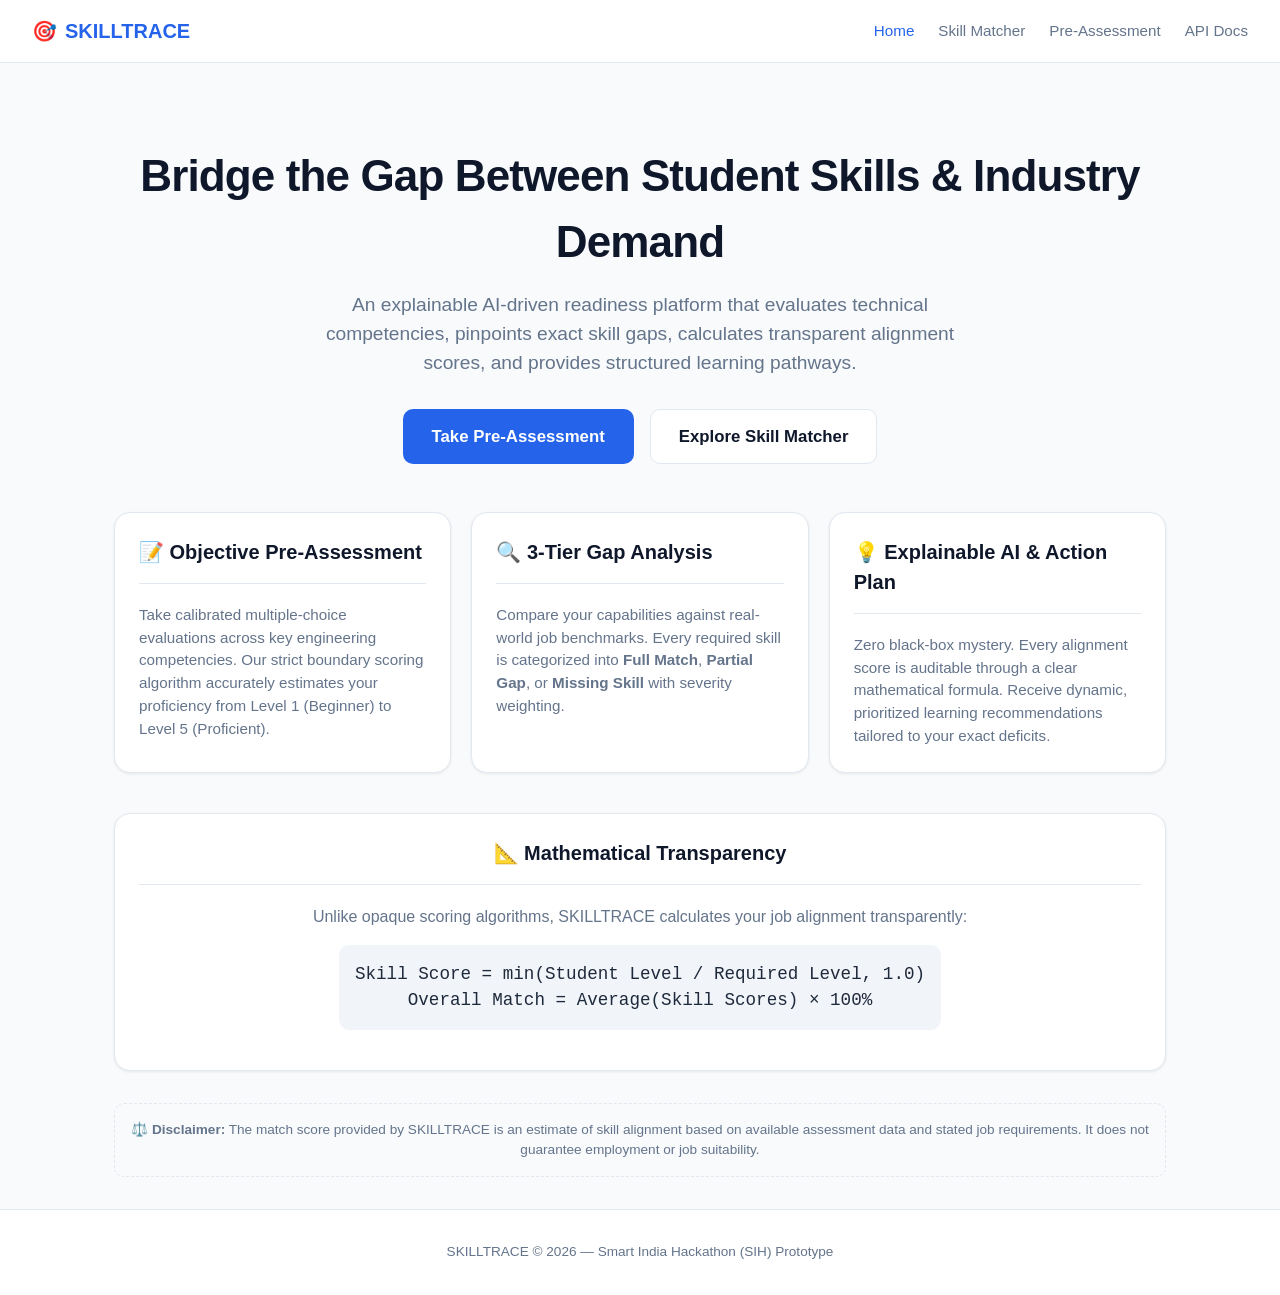
==== frontend/index.html @ 2aa6ade9 "feat(frontend): build responsive HTML/CSS/JS dashboard, assessment UI, and explainable results views" ====
<!DOCTYPE html>
<html lang="en">
<head>
  <meta charset="UTF-8">
  <meta name="viewport" content="width=device-width, initial-scale=1.0">
  <title>SKILLTRACE - Student Skill Analysis & Job-Readiness</title>
  <link rel="stylesheet" href="style.css">
</head>
<body>

  <!-- Navbar -->
  <header class="navbar">
    <a href="index.html" class="nav-brand">
      🎯 <span>SKILLTRACE</span>
    </a>
    <nav class="nav-links">
      <a href="index.html" class="active">Home</a>
      <a href="dashboard.html">Skill Matcher</a>
      <a href="assessment.html">Pre-Assessment</a>
      <a href="/docs" target="_blank">API Docs</a>
    </nav>
  </header>

  <!-- Hero -->
  <main class="container">
    <section class="hero">
      <h1>Bridge the Gap Between Student Skills & Industry Demand</h1>
      <p>
        An explainable AI-driven readiness platform that evaluates technical competencies,
        pinpoints exact skill gaps, calculates transparent alignment scores, and provides
        structured learning pathways.
      </p>
      <div class="hero-actions">
        <a href="assessment.html" class="btn btn-primary btn-lg">Take Pre-Assessment</a>
        <a href="dashboard.html" class="btn btn-secondary btn-lg">Explore Skill Matcher</a>
      </div>
    </section>

    <!-- Architecture & Features Overview -->
    <div class="grid-3">
      <div class="card">
        <div class="card-header">
          <h3>📝 Objective Pre-Assessment</h3>
        </div>
        <p style="color: var(--text-muted); font-size: 0.95rem;">
          Take calibrated multiple-choice evaluations across key engineering competencies.
          Our strict boundary scoring algorithm accurately estimates your proficiency from
          Level 1 (Beginner) to Level 5 (Proficient).
        </p>
      </div>

      <div class="card">
        <div class="card-header">
          <h3>🔍 3-Tier Gap Analysis</h3>
        </div>
        <p style="color: var(--text-muted); font-size: 0.95rem;">
          Compare your capabilities against real-world job benchmarks. Every required skill
          is categorized into <strong>Full Match</strong>, <strong>Partial Gap</strong>, or
          <strong>Missing Skill</strong> with severity weighting.
        </p>
      </div>

      <div class="card">
        <div class="card-header">
          <h3>💡 Explainable AI & Action Plan</h3>
        </div>
        <p style="color: var(--text-muted); font-size: 0.95rem;">
          Zero black-box mystery. Every alignment score is auditable through a clear mathematical formula.
          Receive dynamic, prioritized learning recommendations tailored to your exact deficits.
        </p>
      </div>
    </div>

    <!-- Transparent Formula Card -->
    <div class="card" style="margin-top: 1rem; text-align: center;">
      <div class="card-header" style="justify-content: center;">
        <h3>📐 Mathematical Transparency</h3>
      </div>
      <p style="color: var(--text-muted); max-width: 700px; margin: 0 auto;">
        Unlike opaque scoring algorithms, SKILLTRACE calculates your job alignment transparently:
      </p>
      <div style="background: #f1f5f9; padding: 1rem; border-radius: var(--radius-md); font-family: monospace; font-size: 1.1rem; margin: 1rem auto; display: inline-block;">
        Skill Score = min(Student Level / Required Level, 1.0) <br>
        Overall Match = Average(Skill Scores) × 100%
      </div>
    </div>

    <div class="disclaimer-box">
      ⚖️ <strong>Disclaimer:</strong> The match score provided by SKILLTRACE is an estimate of skill alignment based on available assessment data and stated job requirements. It does not guarantee employment or job suitability.
    </div>
  </main>

  <footer>
    <p>SKILLTRACE © 2026 — Smart India Hackathon (SIH) Prototype</p>
  </footer>

</body>
</html>
---- frontend/style.css ----
/* SKILLTRACE - Professional Hackathon Design System */
:root {
  --primary: #2563eb;
  --primary-hover: #1d4ed8;
  --primary-light: #dbeafe;
  --secondary: #0f172a;
  --bg: #f8fafc;
  --card-bg: #ffffff;
  --text-main: #1e293b;
  --text-muted: #64748b;
  --border: #e2e8f0;
  
  --success: #10b981;
  --success-bg: #d1fae5;
  --warning: #f59e0b;
  --warning-bg: #fef3c7;
  --danger: #ef4444;
  --danger-bg: #fee2e2;
  
  --radius-sm: 6px;
  --radius-md: 10px;
  --radius-lg: 16px;
  --shadow-sm: 0 1px 3px rgba(0,0,0,0.08);
  --shadow-md: 0 4px 6px -1px rgba(0,0,0,0.08), 0 2px 4px -2px rgba(0,0,0,0.05);
  --shadow-lg: 0 10px 15px -3px rgba(0,0,0,0.08), 0 4px 6px -4px rgba(0,0,0,0.03);
}

* {
  box-sizing: border-box;
  margin: 0;
  padding: 0;
}

body {
  font-family: -apple-system, BlinkMacSystemFont, "Segoe UI", Roboto, Helvetica, Arial, sans-serif;
  background-color: var(--bg);
  color: var(--text-main);
  line-height: 1.5;
  min-height: 100vh;
  display: flex;
  flex-direction: column;
}

/* Header & Navbar */
.navbar {
  background: var(--card-bg);
  border-bottom: 1px solid var(--border);
  padding: 1rem 2rem;
  display: flex;
  justify-content: space-between;
  align-items: center;
  position: sticky;
  top: 0;
  z-index: 100;
}

.nav-brand {
  display: flex;
  align-items: center;
  gap: 0.5rem;
  font-size: 1.25rem;
  font-weight: 700;
  color: var(--primary);
  text-decoration: none;
}

.nav-links {
  display: flex;
  gap: 1.5rem;
  align-items: center;
}

.nav-links a {
  text-decoration: none;
  color: var(--text-muted);
  font-weight: 500;
  font-size: 0.95rem;
  transition: color 0.15s;
}

.nav-links a:hover,
.nav-links a.active {
  color: var(--primary);
}

/* Container */
.container {
  max-width: 1100px;
  margin: 2rem auto;
  padding: 0 1.5rem;
  flex: 1;
}

/* Hero Section */
.hero {
  text-align: center;
  padding: 3rem 1rem;
}

.hero h1 {
  font-size: 2.75rem;
  font-weight: 800;
  color: var(--secondary);
  margin-bottom: 1rem;
  letter-spacing: -0.02em;
}

.hero p {
  font-size: 1.2rem;
  color: var(--text-muted);
  max-width: 650px;
  margin: 0 auto 2rem;
}

.hero-actions {
  display: flex;
  justify-content: center;
  gap: 1rem;
}

/* Buttons */
.btn {
  display: inline-flex;
  align-items: center;
  justify-content: center;
  padding: 0.65rem 1.25rem;
  font-size: 0.95rem;
  font-weight: 600;
  border-radius: var(--radius-md);
  text-decoration: none;
  cursor: pointer;
  border: 1px solid transparent;
  transition: all 0.15s ease;
}

.btn-primary {
  background: var(--primary);
  color: #ffffff;
}

.btn-primary:hover {
  background: var(--primary-hover);
}

.btn-secondary {
  background: #ffffff;
  color: var(--secondary);
  border-color: var(--border);
}

.btn-secondary:hover {
  background: #f1f5f9;
}

.btn-lg {
  padding: 0.85rem 1.75rem;
  font-size: 1.05rem;
}

/* Cards & Layout */
.card {
  background: var(--card-bg);
  border: 1px solid var(--border);
  border-radius: var(--radius-lg);
  padding: 1.5rem;
  box-shadow: var(--shadow-sm);
  margin-bottom: 1.5rem;
}

.card-header {
  border-bottom: 1px solid var(--border);
  padding-bottom: 1rem;
  margin-bottom: 1.25rem;
  display: flex;
  justify-content: space-between;
  align-items: center;
}

.card-header h2, .card-header h3 {
  font-size: 1.25rem;
  font-weight: 700;
  color: var(--secondary);
}

.grid-2 {
  display: grid;
  grid-template-columns: 1fr 1fr;
  gap: 1.5rem;
}

.grid-3 {
  display: grid;
  grid-template-columns: repeat(3, 1fr);
  gap: 1.25rem;
}

@media (max-width: 768px) {
  .grid-2, .grid-3 {
    grid-template-columns: 1fr;
  }
}

/* Score Card */
.score-banner {
  background: linear-gradient(135deg, #1e3a8a 0%, #2563eb 100%);
  color: #ffffff;
  padding: 2.5rem;
  border-radius: var(--radius-lg);
  display: flex;
  justify-content: space-between;
  align-items: center;
  margin-bottom: 2rem;
  box-shadow: var(--shadow-md);
}

.score-number {
  font-size: 3.5rem;
  font-weight: 800;
  line-height: 1;
}

.score-label {
  font-size: 1rem;
  opacity: 0.85;
}

/* Badges & Tags */
.badge {
  display: inline-flex;
  align-items: center;
  padding: 0.25rem 0.65rem;
  font-size: 0.8rem;
  font-weight: 600;
  border-radius: 9999px;
}

.badge-success { background: var(--success-bg); color: var(--success); }
.badge-warning { background: var(--warning-bg); color: #b45309; }
.badge-danger { background: var(--danger-bg); color: var(--danger); }
.badge-neutral { background: #f1f5f9; color: var(--text-muted); }

/* Question Bank / Assessment */
.question-item {
  padding: 1.25rem;
  border: 1px solid var(--border);
  border-radius: var(--radius-md);
  margin-bottom: 1rem;
  background: #ffffff;
}

.question-title {
  font-weight: 600;
  margin-bottom: 0.75rem;
  color: var(--secondary);
}

.options-group {
  display: flex;
  flex-direction: column;
  gap: 0.5rem;
}

.option-label {
  display: flex;
  align-items: center;
  gap: 0.6rem;
  padding: 0.5rem 0.75rem;
  border: 1px solid var(--border);
  border-radius: var(--radius-sm);
  cursor: pointer;
  transition: background 0.15s;
}

.option-label:hover {
  background: #f8fafc;
}

/* Gap Lists */
.gap-item {
  display: flex;
  justify-content: space-between;
  align-items: center;
  padding: 0.75rem 1rem;
  border-bottom: 1px solid var(--border);
}

.gap-item:last-child {
  border-bottom: none;
}

/* Recommendations */
.rec-card {
  padding: 1rem 1.25rem;
  border-left: 4px solid var(--primary);
  background: #f8fafc;
  border-radius: 0 var(--radius-md) var(--radius-md) 0;
  margin-bottom: 0.75rem;
}

.rec-title {
  font-weight: 700;
  font-size: 0.95rem;
  color: var(--secondary);
  display: flex;
  justify-content: space-between;
  margin-bottom: 0.25rem;
}

.rec-action {
  font-size: 0.9rem;
  color: var(--text-main);
}

/* Disclaimer Banner */
.disclaimer-box {
  background: #f8fafc;
  border: 1px dashed var(--border);
  border-radius: var(--radius-md);
  padding: 1rem;
  margin-top: 2rem;
  font-size: 0.85rem;
  color: var(--text-muted);
  text-align: center;
}

/* Footer */
footer {
  text-align: center;
  padding: 2rem;
  border-top: 1px solid var(--border);
  color: var(--text-muted);
  font-size: 0.85rem;
  background: var(--card-bg);
}
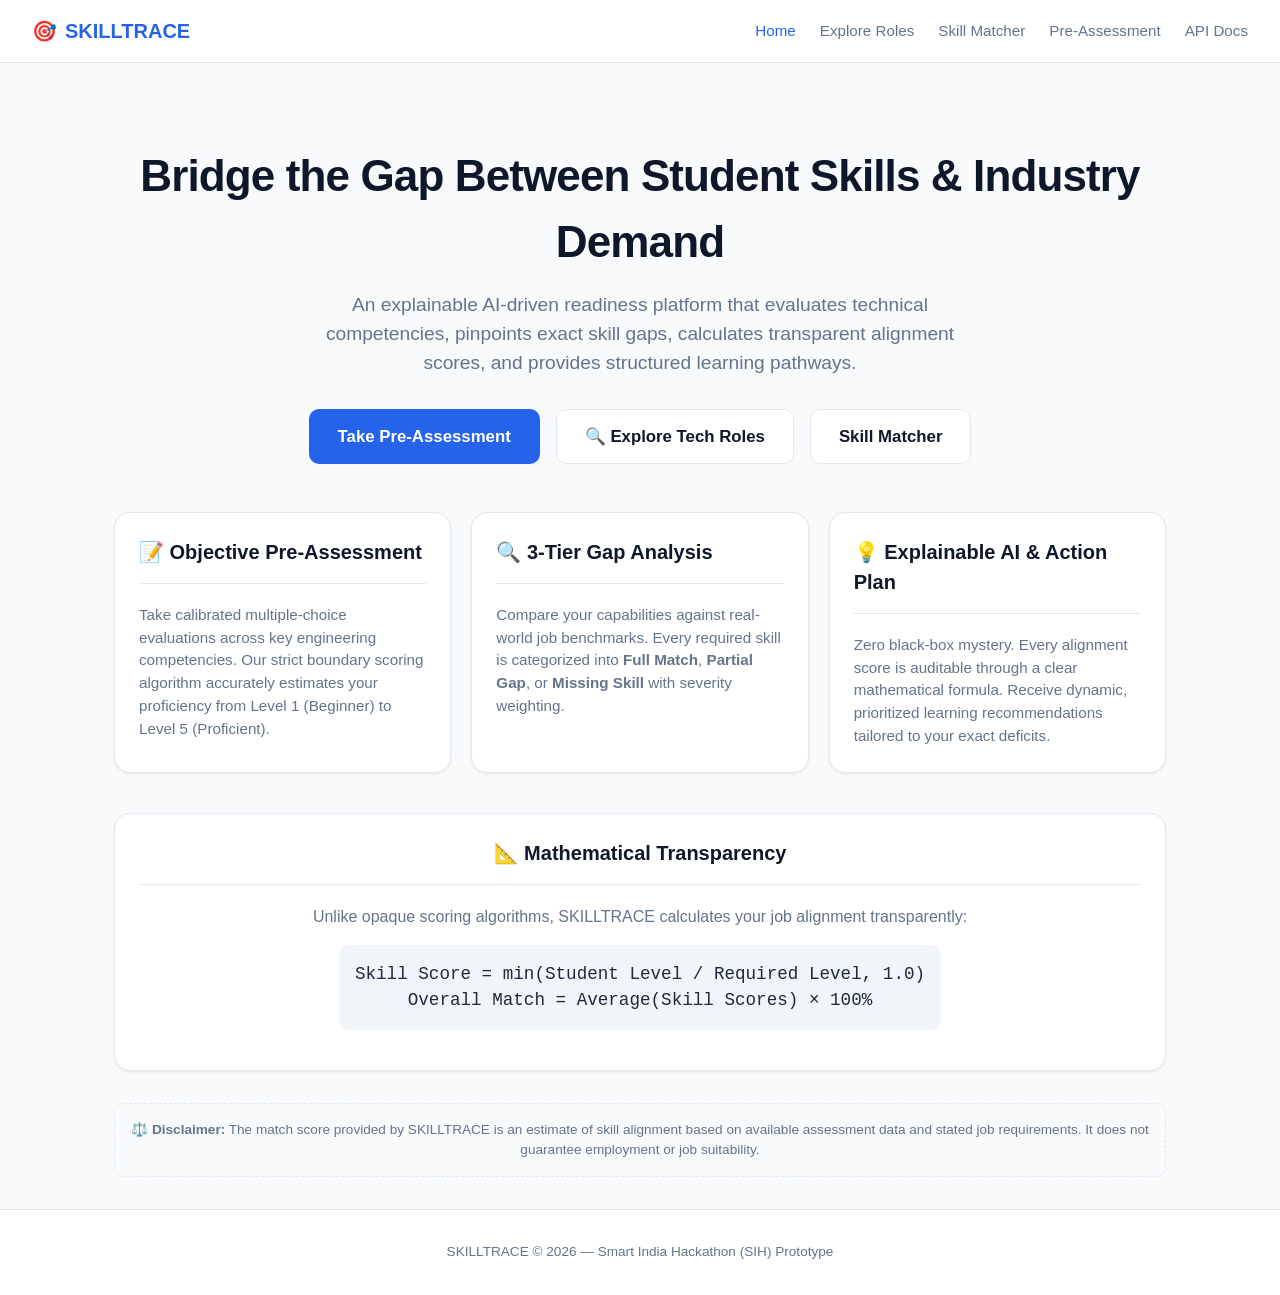
==== commit 0ba8fff7: "feat: user-entered target roles, jobs explorer directory, readiness tier badges, and visual skill co" ====
--- a/frontend/index.html
+++ b/frontend/index.html
@@ -15,6 +15,7 @@
     </a>
     <nav class="nav-links">
       <a href="index.html" class="active">Home</a>
+      <a href="jobs.html">Explore Roles</a>
       <a href="dashboard.html">Skill Matcher</a>
       <a href="assessment.html">Pre-Assessment</a>
       <a href="/docs" target="_blank">API Docs</a>
@@ -32,7 +33,8 @@
       </p>
       <div class="hero-actions">
         <a href="assessment.html" class="btn btn-primary btn-lg">Take Pre-Assessment</a>
-        <a href="dashboard.html" class="btn btn-secondary btn-lg">Explore Skill Matcher</a>
+        <a href="jobs.html" class="btn btn-secondary btn-lg">🔍 Explore Tech Roles</a>
+        <a href="dashboard.html" class="btn btn-secondary btn-lg">Skill Matcher</a>
       </div>
     </section>
 
--- a/frontend/style.css
+++ b/frontend/style.css
@@ -332,3 +332,359 @@
   font-size: 0.85rem;
   background: var(--card-bg);
 }
+/* Append styling for Modals, Multi-Role Cards, and Level Stepper */
+
+/* Modal Backdrop & Dialog */
+.modal-backdrop {
+  position: fixed;
+  top: 0;
+  left: 0;
+  width: 100vw;
+  height: 100vh;
+  background: rgba(15, 23, 42, 0.6);
+  backdrop-filter: blur(4px);
+  display: flex;
+  align-items: center;
+  justify-content: center;
+  z-index: 1000;
+  opacity: 0;
+  pointer-events: none;
+  transition: opacity 0.2s ease;
+}
+
+.modal-backdrop.active {
+  opacity: 1;
+  pointer-events: auto;
+}
+
+.modal-card {
+  background: #ffffff;
+  border-radius: var(--radius-lg);
+  padding: 2rem;
+  max-width: 550px;
+  width: 90%;
+  box-shadow: var(--shadow-lg);
+  max-height: 85vh;
+  overflow-y: auto;
+}
+
+/* Multi-Role Fit Leaderboard */
+.role-fit-card {
+  display: flex;
+  justify-content: space-between;
+  align-items: center;
+  padding: 1rem 1.25rem;
+  border: 1px solid var(--border);
+  border-radius: var(--radius-md);
+  margin-bottom: 0.75rem;
+  background: #ffffff;
+  transition: transform 0.15s, box-shadow 0.15s;
+}
+
+.role-fit-card:hover {
+  transform: translateY(-2px);
+  box-shadow: var(--shadow-md);
+}
+
+.fit-ready {
+  border-left: 5px solid var(--success);
+}
+
+.fit-close {
+  border-left: 5px solid var(--warning);
+}
+
+.fit-future {
+  border-left: 5px solid var(--text-muted);
+}
+
+/* Level Roadmap Timeline */
+.roadmap-step {
+  position: relative;
+  padding-left: 1.5rem;
+  margin-bottom: 1rem;
+  border-left: 2px solid var(--primary-light);
+}
+
+.roadmap-step:last-child {
+  border-left: 2px solid transparent;
+  margin-bottom: 0;
+}
+
+.roadmap-bullet {
+  position: absolute;
+  left: -7px;
+  top: 0;
+  width: 12px;
+  height: 12px;
+  border-radius: 50%;
+  background: var(--primary);
+}
+
+.project-tag {
+  display: inline-block;
+  background: #eff6ff;
+  color: #1e40af;
+  padding: 0.25rem 0.5rem;
+  border-radius: var(--radius-sm);
+  font-size: 0.8rem;
+  font-weight: 600;
+  margin-top: 0.4rem;
+  border: 1px solid #bfdbfe;
+}
+
+/* =========================================================
+   HACKATHON HEAD EXPANSIONS: JOB EXPLORER, COMPARISON BARS, & READINESS TIERS
+   ========================================================= */
+
+/* Filter Pills */
+.filter-pills-wrap {
+  display: flex;
+  flex-wrap: wrap;
+  gap: 0.5rem;
+  margin-bottom: 1.5rem;
+}
+
+.filter-pill {
+  padding: 0.4rem 0.9rem;
+  border-radius: 9999px;
+  background: #ffffff;
+  border: 1px solid var(--border);
+  font-size: 0.85rem;
+  font-weight: 600;
+  color: var(--text-muted);
+  cursor: pointer;
+  transition: all 0.15s ease;
+}
+
+.filter-pill:hover {
+  border-color: var(--primary);
+  color: var(--primary);
+}
+
+.filter-pill.active {
+  background: var(--primary);
+  color: #ffffff;
+  border-color: var(--primary);
+  box-shadow: var(--shadow-sm);
+}
+
+/* Job Explorer Grid & Cards */
+.jobs-grid {
+  display: grid;
+  grid-template-columns: repeat(auto-fill, minmax(320px, 1fr));
+  gap: 1.25rem;
+  margin-bottom: 2.5rem;
+}
+
+.job-explorer-card {
+  background: var(--card-bg);
+  border: 1px solid var(--border);
+  border-radius: var(--radius-lg);
+  padding: 1.5rem;
+  box-shadow: var(--shadow-sm);
+  display: flex;
+  flex-direction: column;
+  justify-content: space-between;
+  transition: transform 0.18s ease, box-shadow 0.18s ease;
+}
+
+.job-explorer-card:hover {
+  transform: translateY(-3px);
+  box-shadow: var(--shadow-md);
+  border-color: #cbd5e1;
+}
+
+.job-explorer-header {
+  display: flex;
+  justify-content: space-between;
+  align-items: flex-start;
+  gap: 0.5rem;
+  margin-bottom: 0.75rem;
+}
+
+.job-explorer-title {
+  font-size: 1.15rem;
+  font-weight: 700;
+  color: var(--secondary);
+}
+
+.job-skills-wrap {
+  display: flex;
+  flex-wrap: wrap;
+  gap: 0.35rem;
+  margin: 1rem 0 1.25rem 0;
+}
+
+.skill-tag-badge {
+  background: #f1f5f9;
+  border: 1px solid #e2e8f0;
+  color: var(--text-main);
+  padding: 0.2rem 0.5rem;
+  border-radius: var(--radius-sm);
+  font-size: 0.75rem;
+  font-weight: 600;
+  display: inline-flex;
+  align-items: center;
+  gap: 0.25rem;
+}
+
+.skill-tag-badge .level-pill {
+  background: var(--primary-light);
+  color: #1e40af;
+  padding: 0.05rem 0.3rem;
+  border-radius: 4px;
+  font-size: 0.7rem;
+}
+
+/* In-Demand Skill Cloud Chips */
+.skill-cloud-wrap {
+  display: flex;
+  flex-wrap: wrap;
+  gap: 0.5rem;
+  margin-top: 1rem;
+}
+
+.skill-cloud-chip {
+  background: #ffffff;
+  border: 1px solid var(--border);
+  border-radius: var(--radius-md);
+  padding: 0.5rem 0.85rem;
+  font-size: 0.85rem;
+  font-weight: 600;
+  color: var(--secondary);
+  cursor: pointer;
+  display: inline-flex;
+  align-items: center;
+  gap: 0.5rem;
+  transition: all 0.15s ease;
+}
+
+.skill-cloud-chip:hover {
+  background: #eff6ff;
+  border-color: #93c5fd;
+  color: var(--primary);
+}
+
+.skill-cloud-chip.selected {
+  background: var(--primary);
+  border-color: var(--primary);
+  color: #ffffff;
+}
+
+/* Visual Skill Comparison Dual-Bars (Results Page) */
+.comp-bar-container {
+  margin-bottom: 1.25rem;
+  padding-bottom: 1.25rem;
+  border-bottom: 1px solid var(--border);
+}
+
+.comp-bar-container:last-child {
+  border-bottom: none;
+  margin-bottom: 0;
+  padding-bottom: 0;
+}
+
+.comp-bar-header {
+  display: flex;
+  justify-content: space-between;
+  align-items: center;
+  margin-bottom: 0.4rem;
+  font-size: 0.9rem;
+}
+
+.comp-bar-track {
+  width: 100%;
+  height: 18px;
+  background: #e2e8f0;
+  border-radius: 9999px;
+  position: relative;
+  overflow: visible;
+}
+
+.comp-bar-fill {
+  height: 100%;
+  border-radius: 9999px;
+  transition: width 0.6s cubic-bezier(0.4, 0, 0.2, 1);
+}
+
+.comp-bar-fill.status-met {
+  background: linear-gradient(90deg, #10b981, #059669);
+}
+
+.comp-bar-fill.status-partial {
+  background: linear-gradient(90deg, #f59e0b, #d97706);
+}
+
+.comp-bar-fill.status-missing {
+  background: linear-gradient(90deg, #ef4444, #dc2626);
+  width: 4% !important;
+}
+
+.comp-target-marker {
+  position: absolute;
+  top: -4px;
+  bottom: -4px;
+  width: 3px;
+  background: #0f172a;
+  border-radius: 2px;
+  z-index: 2;
+}
+
+.comp-target-label {
+  position: absolute;
+  top: -20px;
+  transform: translateX(-50%);
+  font-size: 0.7rem;
+  font-weight: 700;
+  color: var(--secondary);
+  white-space: nowrap;
+}
+
+/* Employability Readiness Tier Badges */
+.tier-badge-card {
+  border-radius: var(--radius-lg);
+  padding: 1.5rem;
+  margin-bottom: 1.5rem;
+  display: flex;
+  gap: 1.25rem;
+  align-items: center;
+  box-shadow: var(--shadow-sm);
+}
+
+.tier-1 {
+  background: #ecfdf5;
+  border: 2px solid #10b981;
+}
+
+.tier-2 {
+  background: #fffbeb;
+  border: 2px solid #f59e0b;
+}
+
+.tier-3 {
+  background: #fef2f2;
+  border: 2px solid #ef4444;
+}
+
+.tier-icon {
+  font-size: 2.75rem;
+  line-height: 1;
+}
+
+/* Verifiable Audit Stamp Box */
+.audit-stamp-box {
+  background: #f8fafc;
+  border: 1px solid #cbd5e1;
+  border-left: 4px solid var(--primary);
+  border-radius: var(--radius-md);
+  padding: 1rem 1.25rem;
+  margin-top: 1.5rem;
+  font-size: 0.85rem;
+  display: flex;
+  justify-content: space-between;
+  align-items: center;
+  flex-wrap: wrap;
+  gap: 1rem;
+}
+
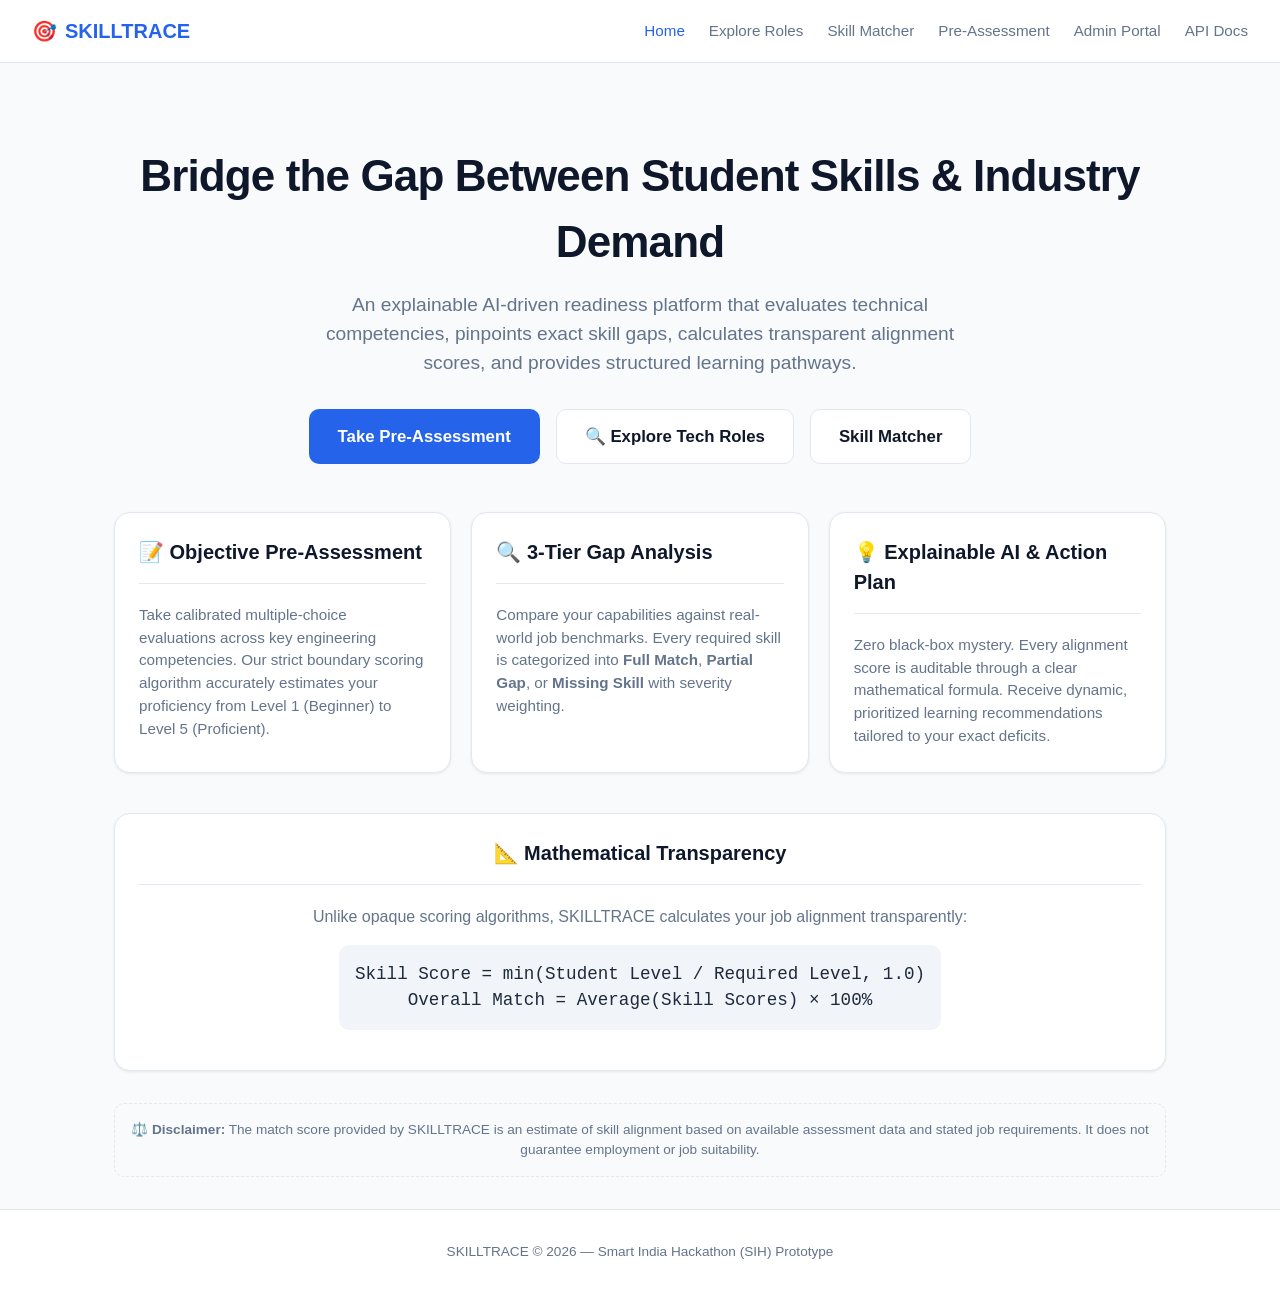
==== commit 00427b91: "feat: administrator portal with authentication, cohort analytics, and student progression tracking" ====
--- a/frontend/index.html
+++ b/frontend/index.html
@@ -18,6 +18,7 @@
       <a href="jobs.html">Explore Roles</a>
       <a href="dashboard.html">Skill Matcher</a>
       <a href="assessment.html">Pre-Assessment</a>
+      <a href="admin.html">Admin Portal</a>
       <a href="/docs" target="_blank">API Docs</a>
     </nav>
   </header>
--- a/frontend/style.css
+++ b/frontend/style.css
@@ -688,3 +688,126 @@
   gap: 1rem;
 }
 
+/* =========================================================
+   ADMINISTRATOR PORTAL & PROGRESSION TRACKING STYLES
+   ========================================================= */
+
+.admin-login-card {
+  max-width: 440px;
+  margin: 4rem auto;
+  background: #ffffff;
+  border: 1px solid var(--border);
+  border-radius: var(--radius-lg);
+  padding: 2.25rem;
+  box-shadow: var(--shadow-lg);
+  text-align: center;
+}
+
+.admin-kpi-grid {
+  display: grid;
+  grid-template-columns: repeat(auto-fit, minmax(220px, 1fr));
+  gap: 1.25rem;
+  margin-bottom: 1.75rem;
+}
+
+.admin-kpi-card {
+  background: #ffffff;
+  border: 1px solid var(--border);
+  border-radius: var(--radius-lg);
+  padding: 1.25rem 1.5rem;
+  box-shadow: var(--shadow-sm);
+  display: flex;
+  flex-direction: column;
+  justify-content: space-between;
+}
+
+.admin-kpi-header {
+  display: flex;
+  justify-content: space-between;
+  align-items: center;
+  color: var(--text-muted);
+  font-size: 0.85rem;
+  font-weight: 600;
+  text-transform: uppercase;
+  letter-spacing: 0.04em;
+}
+
+.admin-kpi-value {
+  font-size: 2.25rem;
+  font-weight: 800;
+  color: var(--secondary);
+  margin: 0.4rem 0 0.2rem 0;
+  letter-spacing: -0.02em;
+}
+
+.trend-badge {
+  display: inline-flex;
+  align-items: center;
+  gap: 0.25rem;
+  font-size: 0.78rem;
+  font-weight: 700;
+  padding: 0.15rem 0.45rem;
+  border-radius: 9999px;
+}
+
+.trend-up {
+  background: #dcfce7;
+  color: #15803d;
+}
+
+.trend-neutral {
+  background: #f1f5f9;
+  color: #64748b;
+}
+
+/* Admin Table */
+.admin-table-container {
+  width: 100%;
+  overflow-x: auto;
+  background: #ffffff;
+  border: 1px solid var(--border);
+  border-radius: var(--radius-lg);
+  box-shadow: var(--shadow-sm);
+}
+
+.admin-table {
+  width: 100%;
+  border-collapse: collapse;
+  text-align: left;
+  font-size: 0.9rem;
+}
+
+.admin-table th {
+  background: #f8fafc;
+  padding: 0.85rem 1rem;
+  font-weight: 700;
+  color: var(--text-muted);
+  border-bottom: 2px solid var(--border);
+  font-size: 0.82rem;
+  text-transform: uppercase;
+  letter-spacing: 0.04em;
+  white-space: nowrap;
+}
+
+.admin-table td {
+  padding: 0.85rem 1rem;
+  border-bottom: 1px solid var(--border);
+  vertical-align: middle;
+}
+
+.admin-table tr:hover {
+  background-color: #f8fafc;
+}
+
+.timestamp-pill {
+  font-size: 0.78rem;
+  color: var(--text-muted);
+  font-family: monospace;
+  background: #f1f5f9;
+  padding: 0.2rem 0.45rem;
+  border-radius: 4px;
+  display: inline-block;
+  white-space: nowrap;
+}
+
+
